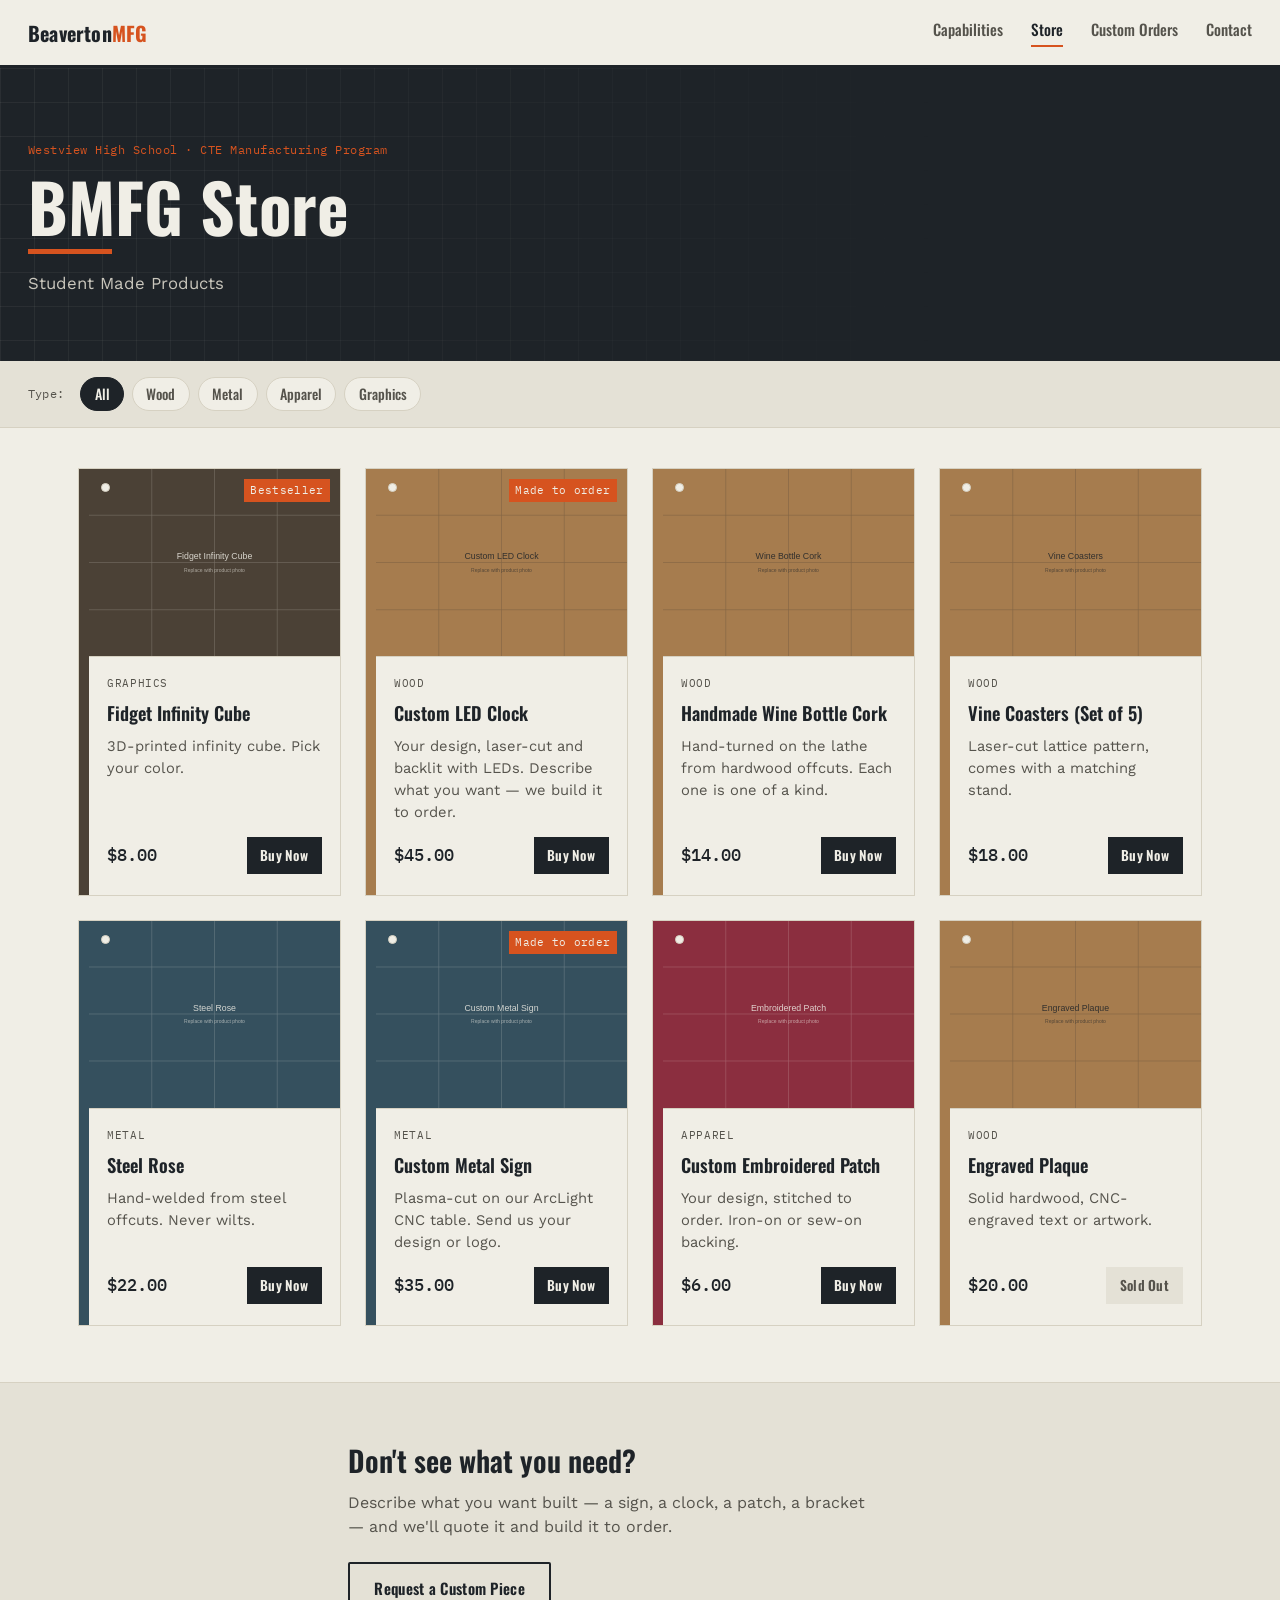
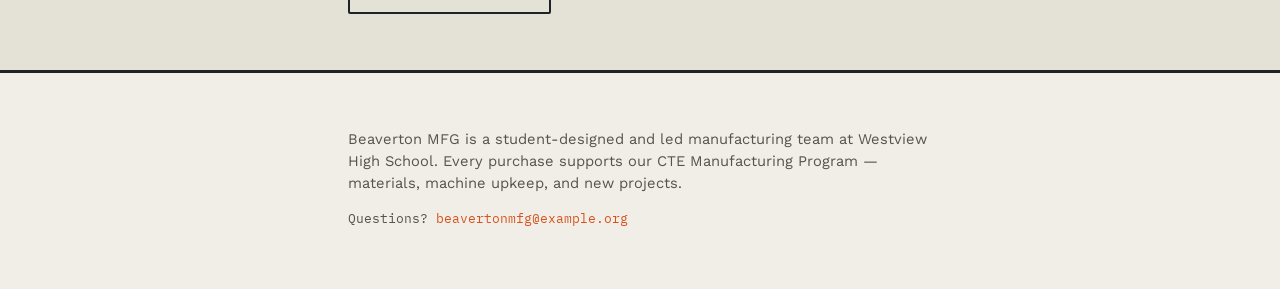
==== index.html @ 0fb20618 "Initial Commit" ====
<!DOCTYPE html>
<html lang="en">
<head>
<meta charset="UTF-8">
<meta name="viewport" content="width=device-width, initial-scale=1.0">
<title>Beaverton MFG — Store</title>
<meta name="description" content="Student-made wood, metal, apparel, and graphics work from the Beaverton MFG shop at Westview High School.">

<link rel="preconnect" href="https://fonts.googleapis.com">
<link rel="preconnect" href="https://fonts.gstatic.com" crossorigin>
<link href="https://fonts.googleapis.com/css2?family=Oswald:wght@500;600;700&family=Work+Sans:wght@400;500;600&family=IBM+Plex+Mono:wght@500&display=swap" rel="stylesheet">

<link rel="stylesheet" href="css/style.css">
</head>
<body>

<header class="site-header">
  <a class="wordmark" href="index.html">Beaverton<span>MFG</span></a>
  <nav class="site-nav">
    <a href="index.html#capabilities">Capabilities</a>
    <a href="index.html" class="is-active">Store</a>
    <a href="index.html#custom">Custom Orders</a>
    <a href="index.html#contact">Contact</a>
  </nav>
</header>

<section class="hero">
  <div class="hero-grid" aria-hidden="true"></div>
  <div class="hero-content">
    <p class="hero-kicker">Westview High School · CTE Manufacturing Program</p>
    <h1>BMFG Store</h1>
    <p class="hero-lede">Student Made Products</p>
  </div>
</section>

<section class="filter-bar" id="store">
  <div class="filter-bar-inner">
    <span class="filter-label">Type:</span>
    <div class="filter-chips" id="filterChips">
      <!-- filled by main.js -->
    </div>
  </div>
</section>

<main class="product-grid" id="productGrid">
  <!-- product cards injected by main.js -->
</main>

<p class="empty-state" id="emptyState" hidden>Nothing in this category yet — check back soon, or request a custom piece below.</p>

<section class="custom-cta" id="custom">
  <div class="custom-cta-inner">
    <h2>Don't see what you need?</h2>
    <p>Describe what you want built — a sign, a clock, a patch, a bracket — and we'll quote it and build it to order.</p>
    <a class="btn btn-outline" href="mailto:beavertonmfg@example.org?subject=Custom%20Order%20Request">Request a Custom Piece</a>
  </div>
</section>

<footer class="site-footer" id="contact">
  <p>Beaverton MFG is a student-designed and led manufacturing team at Westview High School. Every purchase supports our CTE Manufacturing Program — materials, machine upkeep, and new projects.</p>
  <p class="footer-meta">Questions? <a href="mailto:beavertonmfg@example.org">beavertonmfg@example.org</a></p>
</footer>

<script src="js/products.js"></script>
<script src="js/main.js"></script>
</body>
</html>
---- css/style.css ----
/* ============================================================
   Beaverton MFG — Store Template
   Design tokens
   ============================================================ */
:root {
  --graphite:   #1E2328;
  --paper:      #F0EEE6;
  --paper-dim:  #E4E1D6;
  --line:       #D6D1C2;
  --safety:     #D6531F;
  --safety-dim: #B84517;
  --ink:        #1B1B1B;
  --ink-soft:   #55534C;

  /* category spine colors */
  --cat-wood:     #A67C4E;
  --cat-metal:    #35505E;
  --cat-apparel:  #8B2E3F;
  --cat-graphics: #4B4136;

  --font-display: 'Oswald', 'Arial Narrow', sans-serif;
  --font-body:    'Work Sans', system-ui, sans-serif;
  --font-mono:    'IBM Plex Mono', 'Courier New', monospace;

  --radius-tag: 2px;
}

* { box-sizing: border-box; }

html { scroll-behavior: smooth; }

body {
  margin: 0;
  background: var(--paper);
  color: var(--ink);
  font-family: var(--font-body);
  line-height: 1.5;
  -webkit-font-smoothing: antialiased;
}

a { color: inherit; }

img { max-width: 100%; display: block; }

.btn {
  display: inline-block;
  font-family: var(--font-display);
  font-weight: 600;
  font-size: 0.95rem;
  letter-spacing: 0.02em;
  padding: 0.85em 1.6em;
  border-radius: var(--radius-tag);
  text-decoration: none;
  border: 2px solid var(--safety);
  cursor: pointer;
  transition: background-color 150ms ease, color 150ms ease;
}
.btn-solid {
  background: var(--safety);
  color: var(--paper);
}
.btn-solid:hover,
.btn-solid:focus-visible { background: var(--safety-dim); border-color: var(--safety-dim); }

.btn-outline {
  background: transparent;
  color: var(--graphite);
  border-color: var(--graphite);
}
.btn-outline:hover,
.btn-outline:focus-visible { background: var(--graphite); color: var(--paper); }

:focus-visible {
  outline: 3px solid var(--safety);
  outline-offset: 2px;
}

/* ============================================================
   Header
   ============================================================ */
.site-header {
  position: sticky;
  top: 0;
  z-index: 20;
  display: flex;
  align-items: center;
  justify-content: space-between;
  padding: 1.1rem 1.75rem;
  background: var(--paper);
  border-bottom: 3px solid var(--graphite);
}

.wordmark {
  font-family: var(--font-display);
  font-weight: 700;
  font-size: 1.25rem;
  text-decoration: none;
  color: var(--graphite);
  letter-spacing: 0.01em;
}
.wordmark span { color: var(--safety); }

.site-nav {
  display: flex;
  gap: 1.75rem;
  font-family: var(--font-display);
  font-weight: 500;
  font-size: 0.95rem;
}
.site-nav a {
  text-decoration: none;
  color: var(--ink-soft);
  padding-bottom: 4px;
  border-bottom: 2px solid transparent;
}
.site-nav a:hover,
.site-nav a.is-active {
  color: var(--graphite);
  border-bottom-color: var(--safety);
}

/* ============================================================
   Hero — blueprint grid backdrop, left-aligned content
   ============================================================ */
.hero {
  position: relative;
  overflow: hidden;
  background: var(--graphite);
  color: var(--paper);
  padding: 4.5rem 1.75rem 4rem;
}

.hero-grid {
  position: absolute;
  inset: 0;
  background-image:
    linear-gradient(rgba(240,238,230,0.06) 1px, transparent 1px),
    linear-gradient(90deg, rgba(240,238,230,0.06) 1px, transparent 1px);
  background-size: 34px 34px;
  mask-image: linear-gradient(to right, black, transparent 75%);
}

.hero-content { position: relative; max-width: 640px; }

.hero-kicker {
  font-family: var(--font-mono);
  font-size: 0.78rem;
  letter-spacing: 0.04em;
  color: var(--safety);
  margin: 0 0 0.9rem;
}

.hero h1 {
  font-family: var(--font-display);
  font-weight: 700;
  font-size: clamp(2.6rem, 6vw, 4.2rem);
  line-height: 0.98;
  margin: 0 0 1.1rem;
  position: relative;
  display: inline-block;
}
.hero h1::after {
  content: "";
  display: block;
  width: 84px;
  height: 5px;
  background: var(--safety);
  margin-top: 0.6rem;
}

.hero-lede {
  font-size: 1.05rem;
  color: #C9C6BC;
  max-width: 46ch;
  margin: 0;
}

/* ============================================================
   Filter bar
   ============================================================ */
.filter-bar {
  background: var(--paper-dim);
  border-bottom: 1px solid var(--line);
  padding: 1rem 1.75rem;
  position: sticky;
  top: 65px;
  z-index: 15;
}
.filter-bar-inner {
  display: flex;
  align-items: center;
  gap: 1rem;
  flex-wrap: wrap;
}
.filter-label {
  font-family: var(--font-mono);
  font-size: 0.78rem;
  color: var(--ink-soft);
  letter-spacing: 0.02em;
  white-space: nowrap;
}
.filter-chips {
  display: flex;
  gap: 0.5rem;
  flex-wrap: wrap;
}
.chip {
  font-family: var(--font-display);
  font-weight: 500;
  font-size: 0.88rem;
  padding: 0.4em 0.95em;
  border-radius: 999px;
  border: 1.5px solid var(--line);
  background: var(--paper);
  color: var(--ink-soft);
  cursor: pointer;
}
.chip[aria-pressed="true"] {
  background: var(--graphite);
  border-color: var(--graphite);
  color: var(--paper);
}
.chip:hover { border-color: var(--graphite); }

/* ============================================================
   Product grid — cards styled as shop tickets
   ============================================================ */
.product-grid {
  max-width: 1180px;
  margin: 0 auto;
  padding: 2.5rem 1.75rem 1rem;
  display: grid;
  grid-template-columns: repeat(auto-fill, minmax(260px, 1fr));
  gap: 1.5rem;
}

.card {
  position: relative;
  background: var(--paper);
  border: 1.5px solid var(--line);
  display: flex;
  flex-direction: column;
  padding-left: 10px; /* room for spine */
}

.card::before {
  /* category spine */
  content: "";
  position: absolute;
  left: 0;
  top: 0;
  bottom: 0;
  width: 10px;
  background: var(--spine, var(--graphite));
}

.card[data-category="wood"]     { --spine: var(--cat-wood); }
.card[data-category="metal"]    { --spine: var(--cat-metal); }
.card[data-category="apparel"]  { --spine: var(--cat-apparel); }
.card[data-category="graphics"] { --spine: var(--cat-graphics); }

.card-punch {
  position: absolute;
  left: 22px;
  top: 14px;
  width: 9px;
  height: 9px;
  border-radius: 50%;
  background: var(--paper);
  border: 1.5px solid var(--line);
  z-index: 2;
}

.card-media {
  aspect-ratio: 4 / 3;
  overflow: hidden;
  background: var(--paper-dim);
  border-bottom: 1.5px solid var(--line);
}
.card-media img { width: 100%; height: 100%; object-fit: cover; }

.card-badge {
  position: absolute;
  top: 10px;
  right: 10px;
  z-index: 2;
  background: var(--safety);
  color: var(--paper);
  font-family: var(--font-mono);
  font-size: 0.68rem;
  letter-spacing: 0.03em;
  padding: 0.3em 0.6em;
}

.card-body {
  padding: 1.1rem 1.15rem 1.3rem;
  display: flex;
  flex-direction: column;
  gap: 0.5rem;
  flex: 1;
}

.card-cat {
  font-family: var(--font-mono);
  font-size: 0.68rem;
  letter-spacing: 0.05em;
  color: var(--ink-soft);
  text-transform: uppercase;
}

.card-name {
  font-family: var(--font-display);
  font-weight: 600;
  font-size: 1.15rem;
  margin: 0;
  color: var(--graphite);
}

.card-desc {
  font-size: 0.92rem;
  color: var(--ink-soft);
  margin: 0;
  flex: 1;
}

.card-footer {
  display: flex;
  align-items: center;
  justify-content: space-between;
  margin-top: 0.4rem;
  gap: 0.75rem;
}

.card-price {
  font-family: var(--font-mono);
  font-weight: 500;
  font-size: 1.05rem;
  color: var(--graphite);
}

.card-buy {
  font-family: var(--font-display);
  font-weight: 600;
  font-size: 0.85rem;
  letter-spacing: 0.02em;
  color: var(--paper);
  background: var(--graphite);
  border: none;
  padding: 0.6em 1em;
  text-decoration: none;
  white-space: nowrap;
}
.card-buy:hover,
.card-buy:focus-visible { background: var(--safety); }

.card.is-unavailable .card-buy {
  background: var(--paper-dim);
  color: var(--ink-soft);
  pointer-events: none;
}

.empty-state {
  text-align: center;
  font-family: var(--font-display);
  color: var(--ink-soft);
  padding: 2rem 1rem 3rem;
  max-width: 480px;
  margin: 0 auto;
}

/* ============================================================
   Custom order CTA
   ============================================================ */
.custom-cta {
  background: var(--paper-dim);
  border-top: 1px solid var(--line);
  border-bottom: 3px solid var(--graphite);
  margin-top: 2.5rem;
}
.custom-cta-inner {
  max-width: 640px;
  margin: 0 auto;
  padding: 3.5rem 1.75rem;
  text-align: left;
}
.custom-cta h2 {
  font-family: var(--font-display);
  font-weight: 600;
  font-size: 1.8rem;
  margin: 0 0 0.6rem;
  color: var(--graphite);
}
.custom-cta p {
  color: var(--ink-soft);
  margin: 0 0 1.4rem;
  max-width: 52ch;
}

/* ============================================================
   Footer
   ============================================================ */
.site-footer {
  padding: 2.5rem 1.75rem 3rem;
  max-width: 640px;
  margin: 0 auto;
  color: var(--ink-soft);
  font-size: 0.92rem;
}
.footer-meta { font-family: var(--font-mono); font-size: 0.8rem; }
.footer-meta a { color: var(--safety); text-decoration: none; }
.footer-meta a:hover { text-decoration: underline; }

/* ============================================================
   Responsive
   ============================================================ */
@media (max-width: 640px) {
  .site-header { padding: 1rem; }
  .site-nav { gap: 1rem; font-size: 0.85rem; }
  .hero { padding: 3rem 1.25rem 2.75rem; }
  .filter-bar { top: 61px; padding: 0.85rem 1.25rem; }
  .product-grid { padding: 2rem 1.25rem 0.5rem; grid-template-columns: 1fr 1fr; gap: 1rem; }
}

@media (max-width: 420px) {
  .product-grid { grid-template-columns: 1fr; }
  .site-nav { display: none; }
}

@media (prefers-reduced-motion: reduce) {
  html { scroll-behavior: auto; }
  * { transition: none !important; }
}
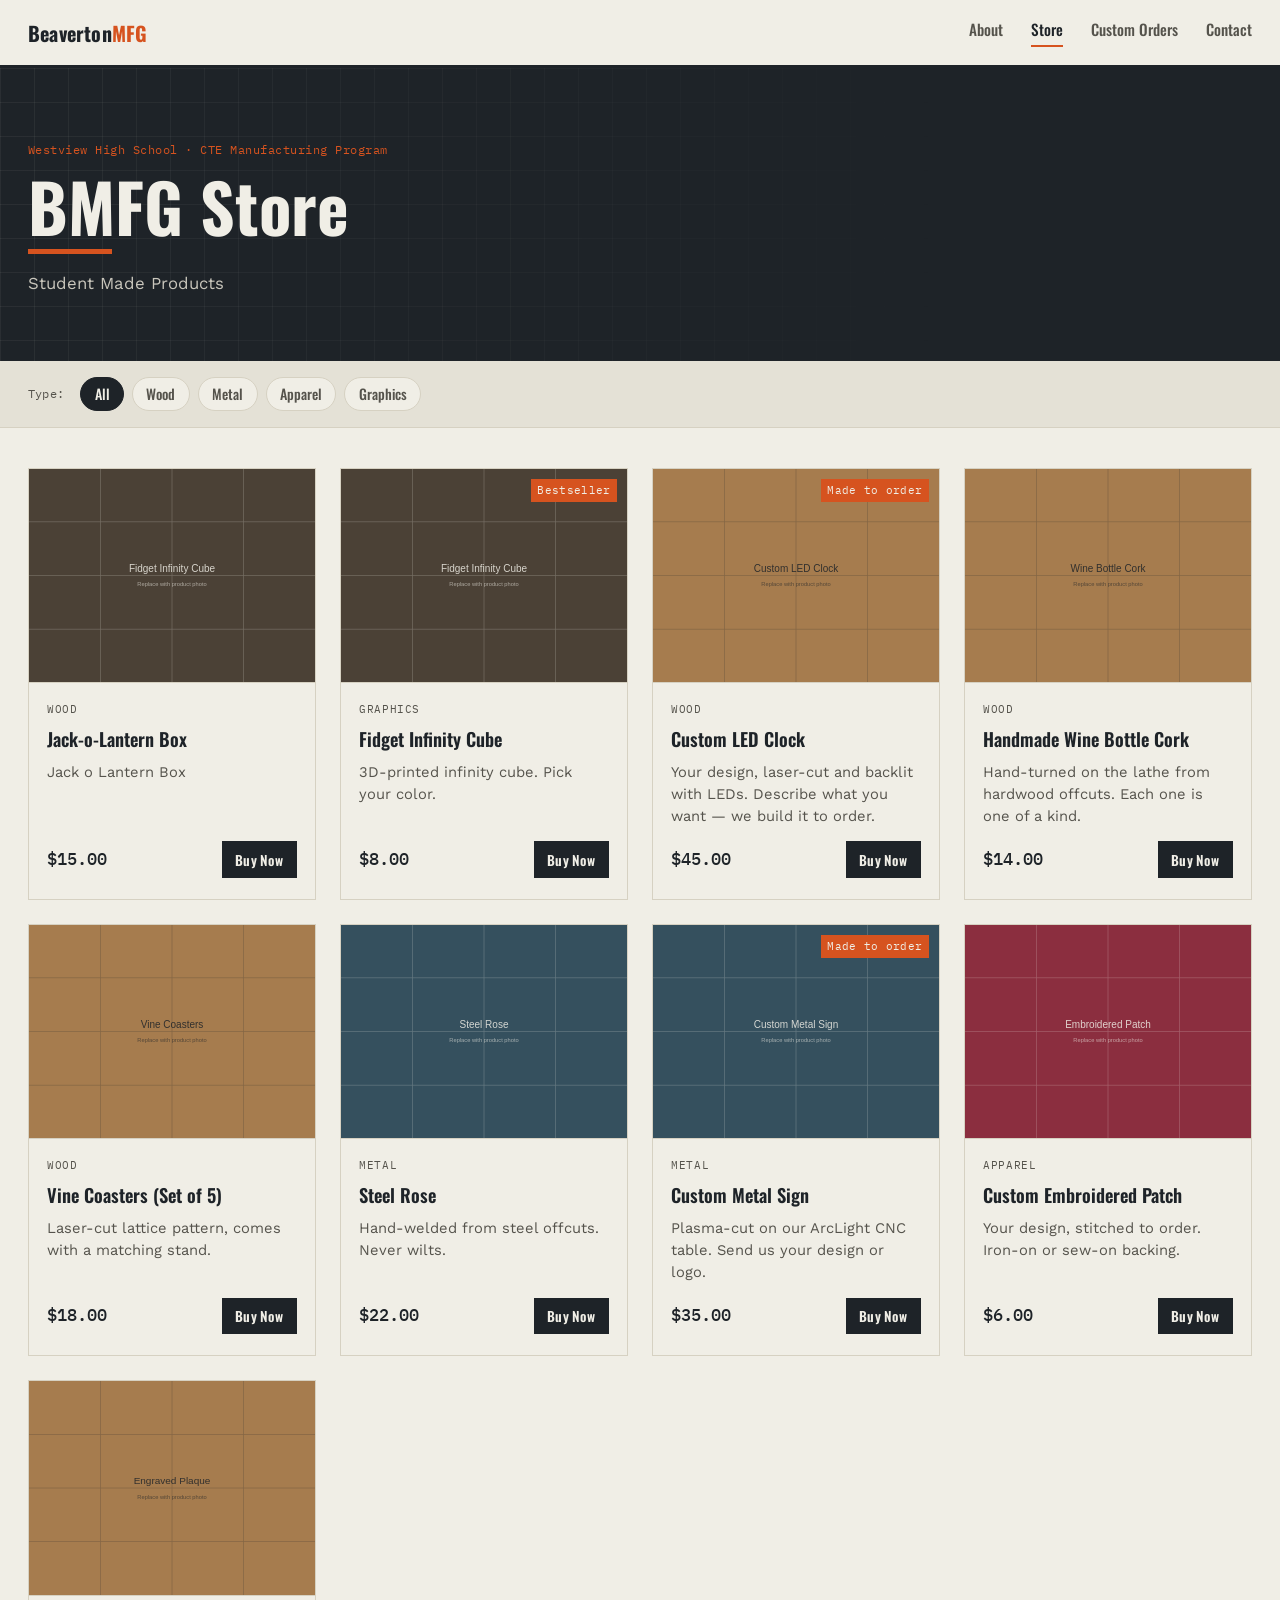
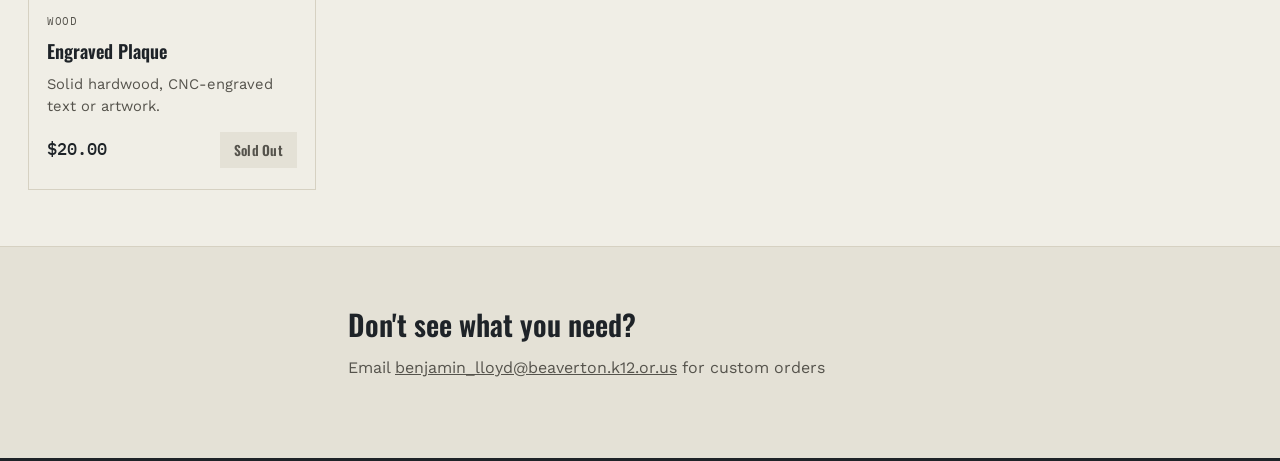
==== commit 01027326: "Added About page Altered grid" ====
--- a/index.html
+++ b/index.html
@@ -17,7 +17,7 @@
 <header class="site-header">
   <a class="wordmark" href="index.html">Beaverton<span>MFG</span></a>
   <nav class="site-nav">
-    <a href="index.html#capabilities">Capabilities</a>
+    <a href="about.html">About</a>
     <a href="index.html" class="is-active">Store</a>
     <a href="index.html#custom">Custom Orders</a>
     <a href="index.html#contact">Contact</a>
@@ -51,16 +51,15 @@
 <section class="custom-cta" id="custom">
   <div class="custom-cta-inner">
     <h2>Don't see what you need?</h2>
-    <p>Describe what you want built — a sign, a clock, a patch, a bracket — and we'll quote it and build it to order.</p>
-    <a class="btn btn-outline" href="mailto:beavertonmfg@example.org?subject=Custom%20Order%20Request">Request a Custom Piece</a>
+    <p>Email <a href = "mailto:benjamin_lloyd@beaverton.k12.or.us">benjamin_lloyd@beaverton.k12.or.us</a> for custom orders</p>
   </div>
 </section>
-
+<!-- TODO: Move to abut section
 <footer class="site-footer" id="contact">
   <p>Beaverton MFG is a student-designed and led manufacturing team at Westview High School. Every purchase supports our CTE Manufacturing Program — materials, machine upkeep, and new projects.</p>
   <p class="footer-meta">Questions? <a href="mailto:beavertonmfg@example.org">beavertonmfg@example.org</a></p>
 </footer>
-
+-->
 <script src="js/products.js"></script>
 <script src="js/main.js"></script>
 </body>
--- a/css/style.css
+++ b/css/style.css
@@ -223,15 +223,14 @@
 .chip:hover { border-color: var(--graphite); }
 
 /* ============================================================
-   Product grid — cards styled as shop tickets
-   ============================================================ */
-.product-grid {
-  max-width: 1180px;
+   Product grid
+   ============================================================ */
+.product-grid { 
   margin: 0 auto;
   padding: 2.5rem 1.75rem 1rem;
   display: grid;
   grid-template-columns: repeat(auto-fill, minmax(260px, 1fr));
-  gap: 1.5rem;
+  gap: 1.5rem; 
 }
 
 .card {
@@ -240,36 +239,16 @@
   border: 1.5px solid var(--line);
   display: flex;
   flex-direction: column;
-  padding-left: 10px; /* room for spine */
-}
-
-.card::before {
-  /* category spine */
-  content: "";
-  position: absolute;
-  left: 0;
-  top: 0;
-  bottom: 0;
-  width: 10px;
-  background: var(--spine, var(--graphite));
-}
+}
+
 
 .card[data-category="wood"]     { --spine: var(--cat-wood); }
 .card[data-category="metal"]    { --spine: var(--cat-metal); }
 .card[data-category="apparel"]  { --spine: var(--cat-apparel); }
 .card[data-category="graphics"] { --spine: var(--cat-graphics); }
 
-.card-punch {
-  position: absolute;
-  left: 22px;
-  top: 14px;
-  width: 9px;
-  height: 9px;
-  border-radius: 50%;
-  background: var(--paper);
-  border: 1.5px solid var(--line);
-  z-index: 2;
-}
+
+
 
 .card-media {
   aspect-ratio: 4 / 3;
@@ -279,7 +258,7 @@
 }
 .card-media img { width: 100%; height: 100%; object-fit: cover; }
 
-.card-badge {
+.card-badge { 
   position: absolute;
   top: 10px;
   right: 10px;
@@ -292,12 +271,12 @@
   padding: 0.3em 0.6em;
 }
 
-.card-body {
+.card-body { /* for card text area */
   padding: 1.1rem 1.15rem 1.3rem;
   display: flex;
   flex-direction: column;
   gap: 0.5rem;
-  flex: 1;
+  flex: 1; 
 }
 
 .card-cat {
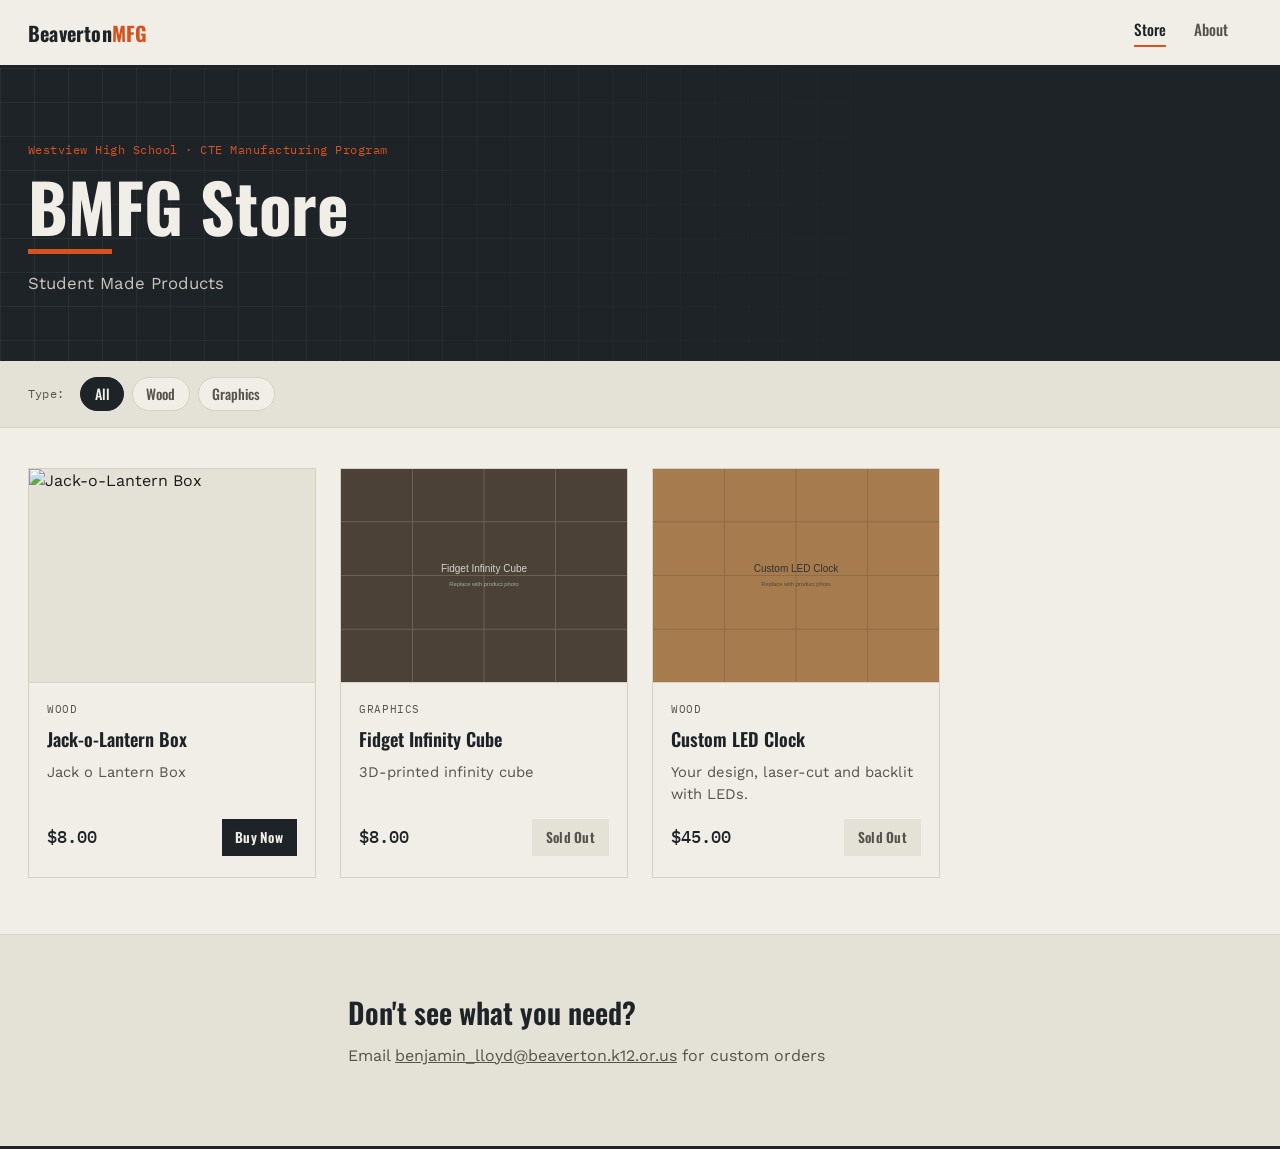
==== commit 44220a51: "Adjusted Nav-bar" ====
--- a/index.html
+++ b/index.html
@@ -17,10 +17,10 @@
 <header class="site-header">
   <a class="wordmark" href="index.html">Beaverton<span>MFG</span></a>
   <nav class="site-nav">
-    <a href="about.html">About</a>
     <a href="index.html" class="is-active">Store</a>
-    <a href="index.html#custom">Custom Orders</a>
-    <a href="index.html#contact">Contact</a>
+    <a href = "about.html">About</a>
+    <!--<a href="index.html#custom">Custom Orders</a>-->
+    <!--<a href="index.html#contact">Contact</a>-->
   </nav>
 </header>
 
@@ -54,12 +54,7 @@
     <p>Email <a href = "mailto:benjamin_lloyd@beaverton.k12.or.us">benjamin_lloyd@beaverton.k12.or.us</a> for custom orders</p>
   </div>
 </section>
-<!-- TODO: Move to abut section
-<footer class="site-footer" id="contact">
-  <p>Beaverton MFG is a student-designed and led manufacturing team at Westview High School. Every purchase supports our CTE Manufacturing Program — materials, machine upkeep, and new projects.</p>
-  <p class="footer-meta">Questions? <a href="mailto:beavertonmfg@example.org">beavertonmfg@example.org</a></p>
-</footer>
--->
+
 <script src="js/products.js"></script>
 <script src="js/main.js"></script>
 </body>
--- a/css/style.css
+++ b/css/style.css
@@ -106,6 +106,7 @@
   font-family: var(--font-display);
   font-weight: 500;
   font-size: 0.95rem;
+  margin-right: 2%;
 }
 .site-nav a {
   text-decoration: none;
@@ -390,14 +391,41 @@
 .footer-meta a:hover { text-decoration: underline; }
 
 /* ============================================================
+ * About Page
+ * ============================================================*/
+
+.About-Image {
+  width: 50vw;
+  height: calc(100vh - 68.2px);
+  overflow: hidden;
+  float: right;
+}
+
+
+.About-Text {
+  font-size: 2rem;
+  width: 50vw;
+  padding: 5vw;
+  text-align: center;
+}
+
+
+/* ============================================================
    Responsive
    ============================================================ */
+
+@media (max-width: 1000px) {
+  .About-Image {width: 100vw; height: auto; float: none;}
+  .About-Text {width: 100vw; font-size: 1.5rem};
+}
+
 @media (max-width: 640px) {
   .site-header { padding: 1rem; }
   .site-nav { gap: 1rem; font-size: 0.85rem; }
   .hero { padding: 3rem 1.25rem 2.75rem; }
   .filter-bar { top: 61px; padding: 0.85rem 1.25rem; }
   .product-grid { padding: 2rem 1.25rem 0.5rem; grid-template-columns: 1fr 1fr; gap: 1rem; }
+  .About-Text {font-size: 1rem};
 }
 
 @media (max-width: 420px) {
@@ -409,3 +437,5 @@
   html { scroll-behavior: auto; }
   * { transition: none !important; }
 }
+
+
